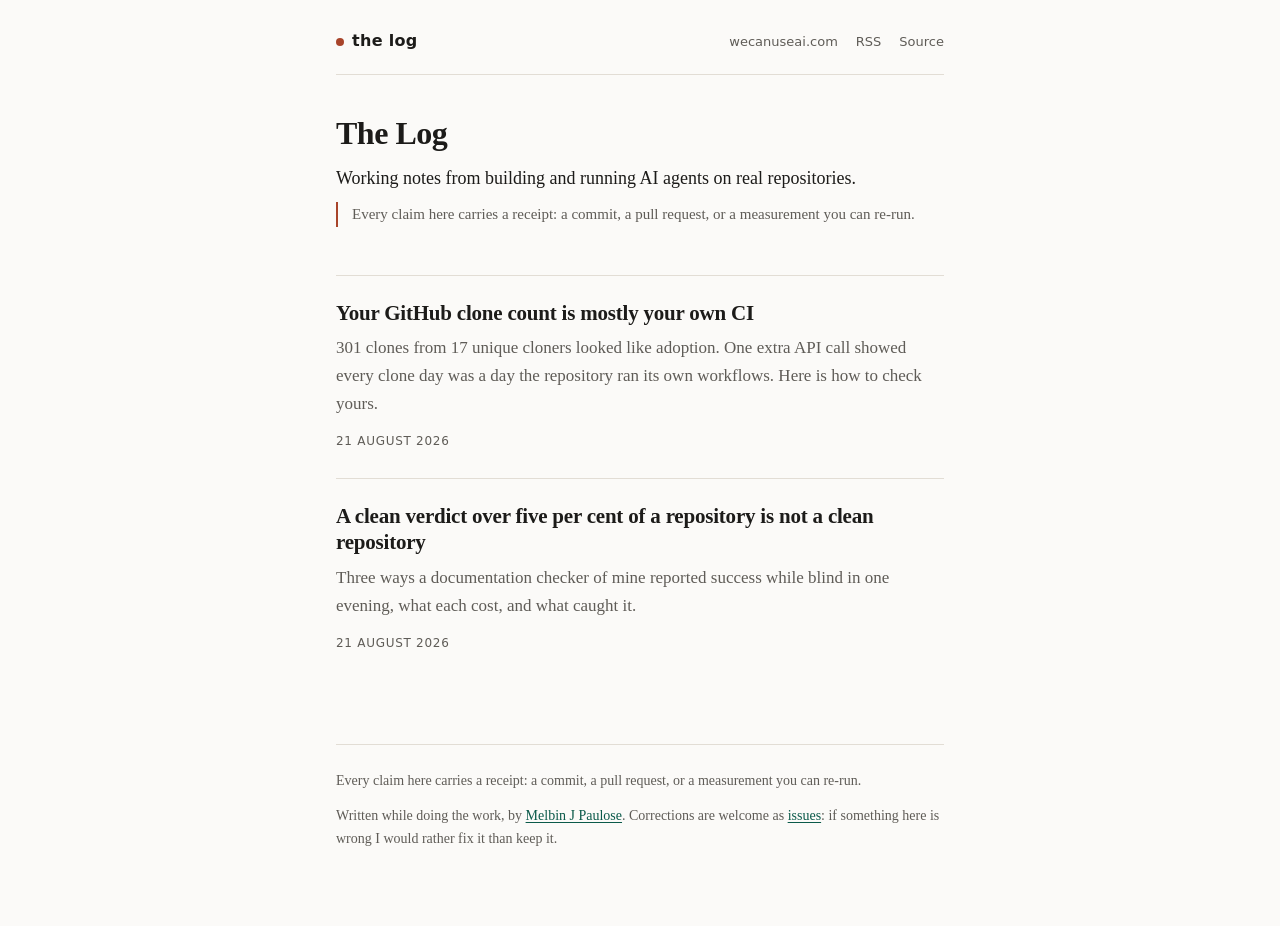
==== index.html @ 549b4127 "The log has a home of its own, and the first two entries are in it log.wecanuseai.com: posts/*.md in" ====
<!doctype html>
<html lang="en">
<head>
<meta charset="utf-8">
<meta name="viewport" content="width=device-width, initial-scale=1">
<title>The Log - Working notes from building and running AI agents on real repositories.</title>
<meta name="description" content="Working notes from building and running AI agents on real repositories.">
<link rel="canonical" href="https://log.wecanuseai.com/">
<meta name="author" content="Melbin J Paulose">
<meta property="og:type" content="website">
<meta property="og:title" content="The Log - Working notes from building and running AI agents on real repositories.">
<meta property="og:description" content="Working notes from building and running AI agents on real repositories.">
<meta property="og:url" content="https://log.wecanuseai.com/">
<meta property="og:site_name" content="The Log">
<meta name="twitter:card" content="summary">
<link rel="alternate" type="application/rss+xml" title="The Log" href="https://log.wecanuseai.com/feed.xml">
<link rel="icon" href="https://favicon.wecanuseai.com/favicon.ico">
<link rel="stylesheet" href="/style.css">
</head>
<body>
<header>
  <a class="wordmark" href="/">The Log</a>
  <nav>
    <a href="https://wecanuseai.com/">wecanuseai.com</a>
    <a href="/feed.xml">RSS</a>
    <a href="https://github.com/melbinjp/log">Source</a>
  </nav>
</header>
<main>
<section class="intro">
  <h1>The Log</h1>
  <p class="tagline">Working notes from building and running AI agents on real repositories.</p>
  <p class="promise">Every claim here carries a receipt: a commit, a pull request, or a measurement you can re-run.</p>
</section>
<ol class="entries">
<li class="entry">
  <a class="entry-title" href="/p/your-clone-count-is-your-own-ci.html">Your GitHub clone count is mostly your own CI</a>
  <p class="entry-desc">301 clones from 17 unique cloners looked like adoption. One extra API call showed every clone day was a day the repository ran its own workflows. Here is how to check yours.</p>
  <time datetime="2026-08-21">21 August 2026</time>
</li>
<li class="entry">
  <a class="entry-title" href="/p/a-clean-verdict-over-five-per-cent.html">A clean verdict over five per cent of a repository is not a clean repository</a>
  <p class="entry-desc">Three ways a documentation checker of mine reported success while blind in one evening, what each cost, and what caught it.</p>
  <time datetime="2026-08-21">21 August 2026</time>
</li>
</ol>
</main>
<footer>
  <p>Every claim here carries a receipt: a commit, a pull request, or a measurement you can re-run.</p>
  <p>Written while doing the work, by <a href="https://wecanuseai.com/">Melbin J Paulose</a>.
     Corrections are welcome as
     <a href="https://github.com/melbinjp/log/issues">issues</a>: if something here is wrong I
     would rather fix it than keep it.</p>
</footer>
</body>
</html>
---- style.css ----
/* log.wecanuseai.com
   Text first. No web fonts, no client JavaScript, no tracker: the whole site is a few
   kilobytes of HTML and this file, so it arrives on a bad connection and stays readable
   with CSS switched off entirely. */

:root {
  color-scheme: light dark;
  --bg: #fbfaf8;
  --fg: #1c1b19;
  --muted: #5f5c57;
  --rule: #e2ddd5;
  --link: #0b5a4a;
  --accent: #a8442a;
  --code-bg: #f2eee7;
  --measure: 38rem;
}

@media (prefers-color-scheme: dark) {
  :root {
    --bg: #14150f;
    --fg: #e9e6df;
    --muted: #9d9a92;
    --rule: #32332b;
    --link: #7fcfb6;
    --accent: #e59a7f;
    --code-bg: #1e201a;
  }
}

* {
  box-sizing: border-box;
}

html {
  -webkit-text-size-adjust: 100%;
}

body {
  margin: 0;
  padding: 0 1.25rem 4rem;
  background: var(--bg);
  color: var(--fg);
  font: 1.0625rem/1.65 ui-serif, Georgia, "Iowan Old Style", "Times New Roman", serif;
  overflow-wrap: break-word;
}

header,
main,
footer {
  max-width: var(--measure);
  margin: 0 auto;
}

/* Header ------------------------------------------------------------------ */

header {
  display: flex;
  flex-wrap: wrap;
  gap: 0.5rem 1.25rem;
  align-items: baseline;
  justify-content: space-between;
  padding: 1.75rem 0 1.25rem;
  border-bottom: 1px solid var(--rule);
  margin-bottom: 2.5rem;
}

.wordmark {
  font-family: ui-sans-serif, system-ui, -apple-system, "Segoe UI", Roboto, sans-serif;
  font-weight: 700;
  font-size: 1rem;
  letter-spacing: 0.02em;
  text-transform: lowercase;
  color: var(--fg);
  text-decoration: none;
}

.wordmark::before {
  content: "";
  display: inline-block;
  width: 0.5rem;
  height: 0.5rem;
  margin-right: 0.5rem;
  border-radius: 50%;
  background: var(--accent);
}

header nav {
  display: flex;
  gap: 1.125rem;
  font-family: ui-sans-serif, system-ui, -apple-system, "Segoe UI", Roboto, sans-serif;
  font-size: 0.8125rem;
}

header nav a {
  color: var(--muted);
  text-decoration: none;
}

header nav a:hover,
header nav a:focus {
  color: var(--fg);
  text-decoration: underline;
}

/* Index ------------------------------------------------------------------- */

.intro h1 {
  font-size: 2rem;
  line-height: 1.15;
  margin: 0 0 0.75rem;
  letter-spacing: -0.015em;
}

.tagline {
  margin: 0 0 0.5rem;
  font-size: 1.125rem;
}

.promise {
  margin: 0 0 3rem;
  color: var(--muted);
  font-size: 0.9375rem;
  border-left: 2px solid var(--accent);
  padding-left: 0.875rem;
}

.entries {
  list-style: none;
  margin: 0;
  padding: 0;
  counter-reset: none;
}

.entry {
  padding: 1.5rem 0;
  border-top: 1px solid var(--rule);
}

.entry-title {
  display: block;
  font-size: 1.3125rem;
  line-height: 1.25;
  font-weight: 600;
  color: var(--fg);
  text-decoration: none;
  letter-spacing: -0.01em;
}

.entry-title:hover,
.entry-title:focus {
  color: var(--link);
  text-decoration: underline;
  text-underline-offset: 0.15em;
}

.entry-desc {
  margin: 0.5rem 0 0.5rem;
  color: var(--muted);
}

.entry time,
.byline time {
  font-family: ui-sans-serif, system-ui, -apple-system, "Segoe UI", Roboto, sans-serif;
  font-size: 0.75rem;
  letter-spacing: 0.06em;
  text-transform: uppercase;
  color: var(--muted);
}

/* Article ----------------------------------------------------------------- */

article h1 {
  font-size: 1.875rem;
  line-height: 1.2;
  margin: 0 0 0.5rem;
  letter-spacing: -0.015em;
}

.byline {
  margin: 0 0 2.5rem;
}

article h2,
article h3 {
  font-family: ui-sans-serif, system-ui, -apple-system, "Segoe UI", Roboto, sans-serif;
  line-height: 1.3;
  margin: 2.5rem 0 0.75rem;
  letter-spacing: -0.01em;
}

article h2 {
  font-size: 1.25rem;
}

article h3 {
  font-size: 1.0625rem;
}

article p {
  margin: 0 0 1.15rem;
}

a {
  color: var(--link);
  text-underline-offset: 0.12em;
}

strong {
  font-weight: 700;
}

blockquote {
  margin: 1.5rem 0;
  padding-left: 1rem;
  border-left: 2px solid var(--rule);
  color: var(--muted);
}

code {
  font-family: ui-monospace, "SF Mono", "Cascadia Mono", Menlo, Consolas, monospace;
  font-size: 0.875em;
  background: var(--code-bg);
  padding: 0.1em 0.35em;
  border-radius: 3px;
}

pre {
  background: var(--code-bg);
  border: 1px solid var(--rule);
  border-radius: 4px;
  padding: 0.875rem 1rem;
  overflow-x: auto;
  font-size: 0.875rem;
  line-height: 1.5;
}

pre code {
  background: none;
  padding: 0;
  font-size: inherit;
}

table {
  border-collapse: collapse;
  width: 100%;
  margin: 1.5rem 0;
  font-size: 0.9375rem;
}

th,
td {
  text-align: left;
  padding: 0.5rem 0.75rem 0.5rem 0;
  border-bottom: 1px solid var(--rule);
  vertical-align: top;
}

th {
  font-family: ui-sans-serif, system-ui, -apple-system, "Segoe UI", Roboto, sans-serif;
  font-size: 0.75rem;
  letter-spacing: 0.06em;
  text-transform: uppercase;
  color: var(--muted);
  font-weight: 600;
}

hr {
  border: 0;
  border-top: 1px solid var(--rule);
  margin: 2.5rem 0;
}

.back {
  margin-top: 3rem;
  padding-top: 1.5rem;
  border-top: 1px solid var(--rule);
  font-family: ui-sans-serif, system-ui, -apple-system, "Segoe UI", Roboto, sans-serif;
  font-size: 0.875rem;
}

/* Footer ------------------------------------------------------------------ */

footer {
  margin-top: 4rem;
  padding-top: 1.5rem;
  border-top: 1px solid var(--rule);
  color: var(--muted);
  font-size: 0.875rem;
}

footer p {
  margin: 0 0 0.75rem;
}

@media (max-width: 30rem) {
  .intro h1 {
    font-size: 1.625rem;
  }

  article h1 {
    font-size: 1.5rem;
  }
}
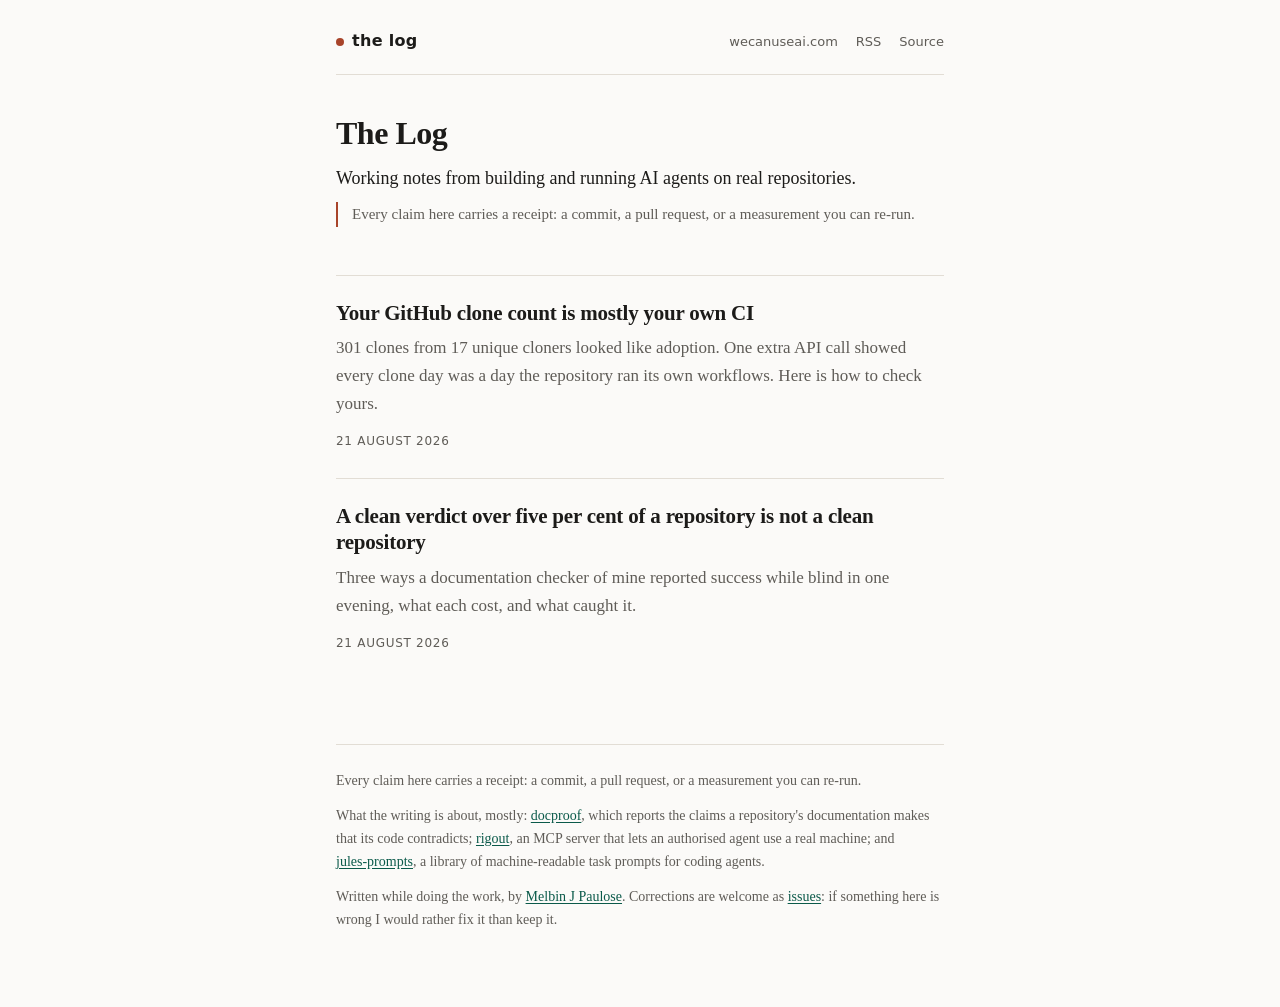
==== commit 32e7b575: "Say in the footer what the writing is about The log linked out to the front page and nothing else, s" ====
--- a/index.html
+++ b/index.html
@@ -47,6 +47,13 @@
 </main>
 <footer>
   <p>Every claim here carries a receipt: a commit, a pull request, or a measurement you can re-run.</p>
+  <p class="what">What the writing is about, mostly:
+     <a href="https://github.com/melbinjp/docproof">docproof</a>, which reports the claims a
+     repository's documentation makes that its code contradicts;
+     <a href="https://github.com/melbinjp/rigout">rigout</a>, an MCP server that lets an
+     authorised agent use a real machine; and
+     <a href="https://jules-prompts.wecanuseai.com/">jules-prompts</a>, a library of
+     machine-readable task prompts for coding agents.</p>
   <p>Written while doing the work, by <a href="https://wecanuseai.com/">Melbin J Paulose</a>.
      Corrections are welcome as
      <a href="https://github.com/melbinjp/log/issues">issues</a>: if something here is wrong I
--- a/style.css
+++ b/style.css
@@ -301,3 +301,7 @@
     font-size: 1.5rem;
   }
 }
+
+.what a {
+  white-space: nowrap;
+}
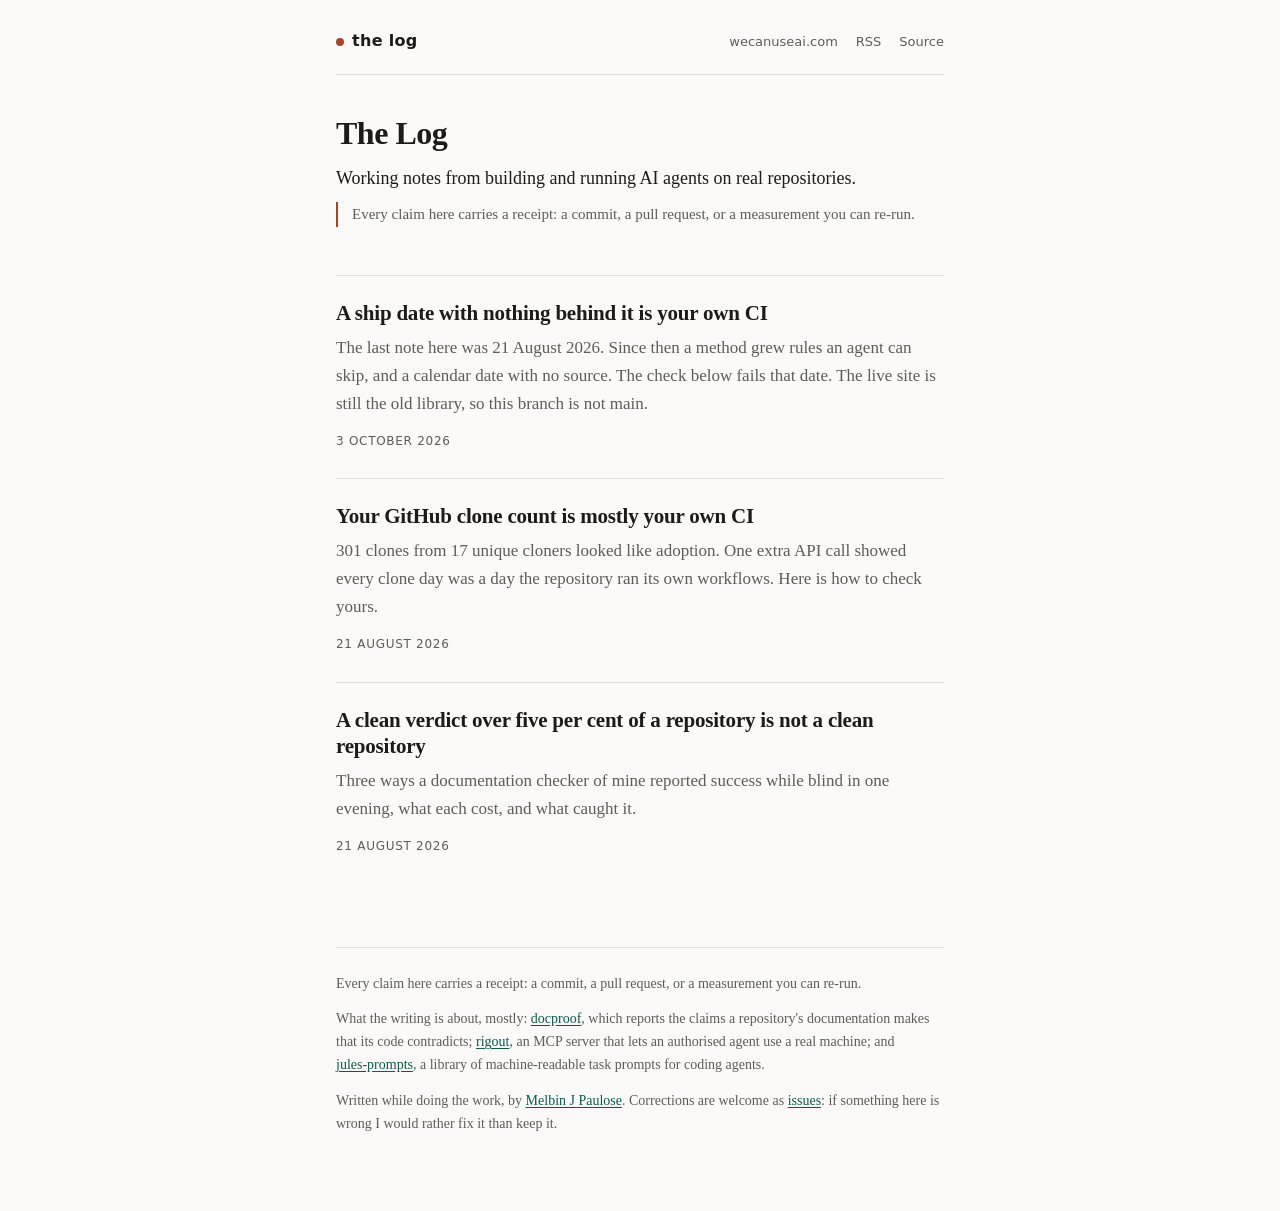
==== commit df18e3ec: "A ship date with no source is the same trick as a clone count. The note since 21 August is the condu" ====
--- a/index.html
+++ b/index.html
@@ -34,6 +34,11 @@
 </section>
 <ol class="entries">
 <li class="entry">
+  <a class="entry-title" href="/p/a-ship-date-is-your-own-ci.html">A ship date with nothing behind it is your own CI</a>
+  <p class="entry-desc">The last note here was 21 August 2026. Since then a method grew rules an agent can skip, and a calendar date with no source. The check below fails that date. The live site is still the old library, so this branch is not main.</p>
+  <time datetime="2026-10-03">3 October 2026</time>
+</li>
+<li class="entry">
   <a class="entry-title" href="/p/your-clone-count-is-your-own-ci.html">Your GitHub clone count is mostly your own CI</a>
   <p class="entry-desc">301 clones from 17 unique cloners looked like adoption. One extra API call showed every clone day was a day the repository ran its own workflows. Here is how to check yours.</p>
   <time datetime="2026-08-21">21 August 2026</time>
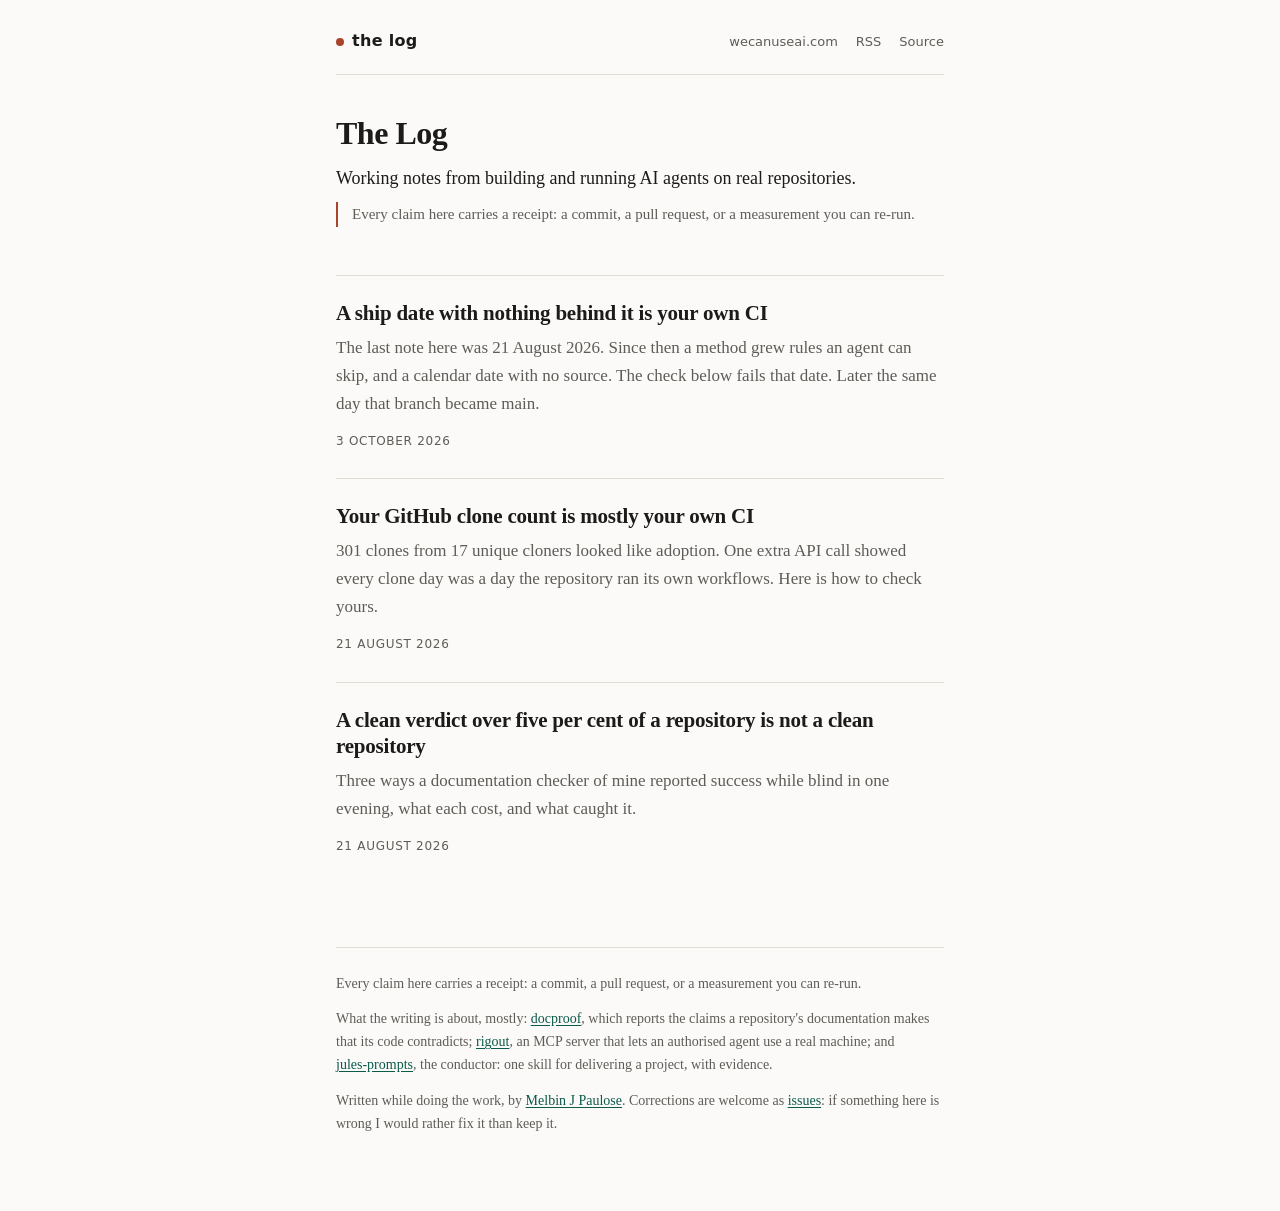
==== commit e0e6a237: "Correct the note now that the conductor is main. The post said c149c52 was only local and the live s" ====
--- a/index.html
+++ b/index.html
@@ -35,7 +35,7 @@
 <ol class="entries">
 <li class="entry">
   <a class="entry-title" href="/p/a-ship-date-is-your-own-ci.html">A ship date with nothing behind it is your own CI</a>
-  <p class="entry-desc">The last note here was 21 August 2026. Since then a method grew rules an agent can skip, and a calendar date with no source. The check below fails that date. The live site is still the old library, so this branch is not main.</p>
+  <p class="entry-desc">The last note here was 21 August 2026. Since then a method grew rules an agent can skip, and a calendar date with no source. The check below fails that date. Later the same day that branch became main.</p>
   <time datetime="2026-10-03">3 October 2026</time>
 </li>
 <li class="entry">
@@ -57,8 +57,8 @@
      repository's documentation makes that its code contradicts;
      <a href="https://github.com/melbinjp/rigout">rigout</a>, an MCP server that lets an
      authorised agent use a real machine; and
-     <a href="https://jules-prompts.wecanuseai.com/">jules-prompts</a>, a library of
-     machine-readable task prompts for coding agents.</p>
+     <a href="https://jules-prompts.wecanuseai.com/">jules-prompts</a>, the conductor:
+     one skill for delivering a project, with evidence.</p>
   <p>Written while doing the work, by <a href="https://wecanuseai.com/">Melbin J Paulose</a>.
      Corrections are welcome as
      <a href="https://github.com/melbinjp/log/issues">issues</a>: if something here is wrong I
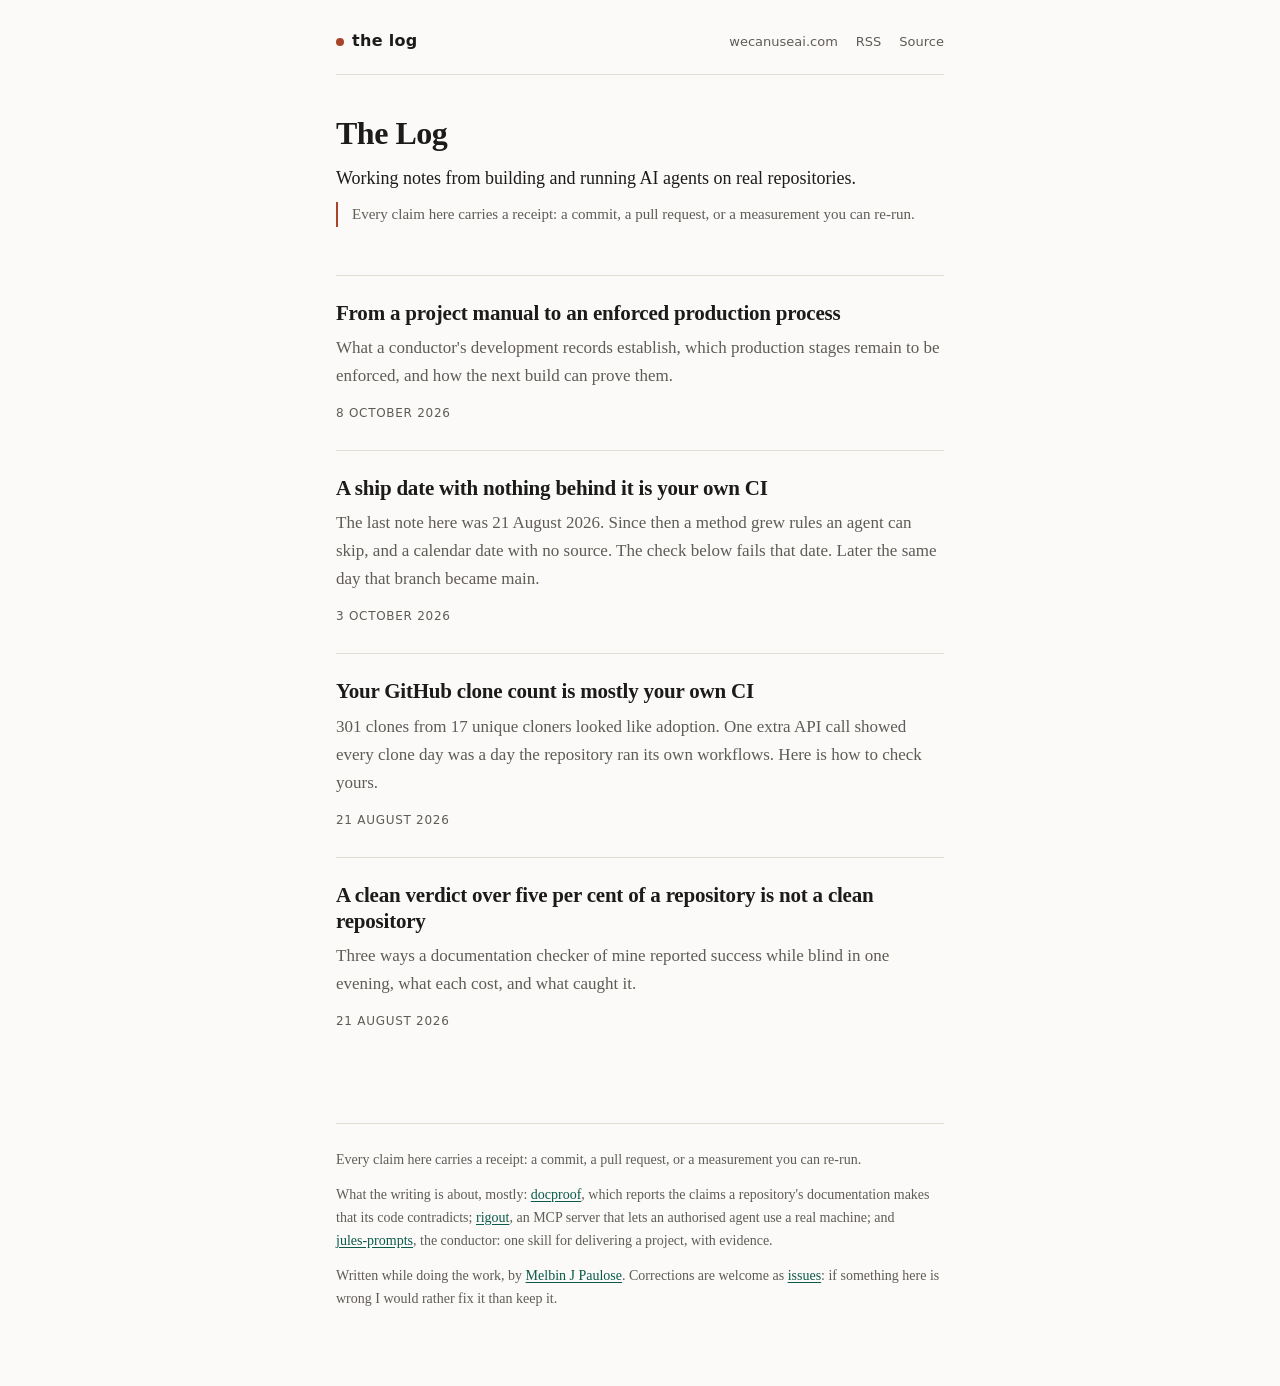
==== commit 6acab449: "Publish production-process study" ====
--- a/index.html
+++ b/index.html
@@ -34,6 +34,11 @@
 </section>
 <ol class="entries">
 <li class="entry">
+  <a class="entry-title" href="/p/enforced-production-process.html">From a project manual to an enforced production process</a>
+  <p class="entry-desc">What a conductor&#x27;s development records establish, which production stages remain to be enforced, and how the next build can prove them.</p>
+  <time datetime="2026-10-08">8 October 2026</time>
+</li>
+<li class="entry">
   <a class="entry-title" href="/p/a-ship-date-is-your-own-ci.html">A ship date with nothing behind it is your own CI</a>
   <p class="entry-desc">The last note here was 21 August 2026. Since then a method grew rules an agent can skip, and a calendar date with no source. The check below fails that date. Later the same day that branch became main.</p>
   <time datetime="2026-10-03">3 October 2026</time>
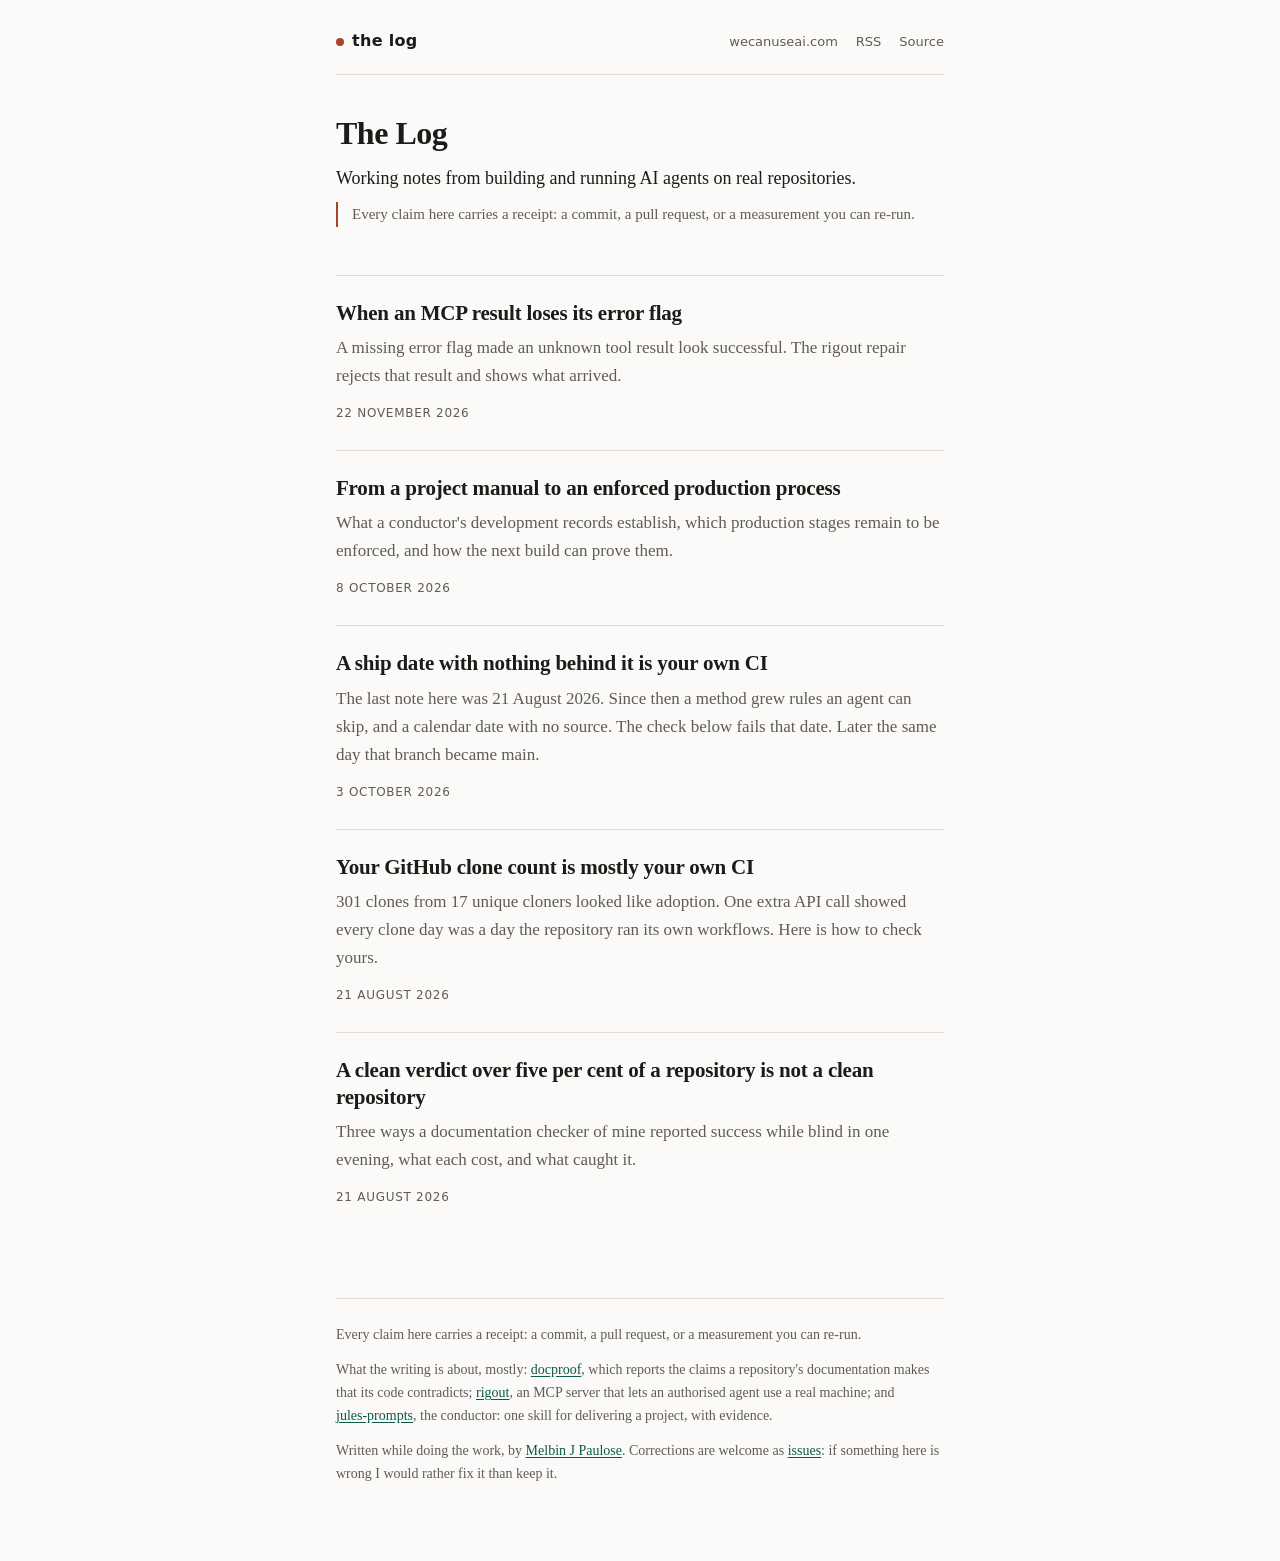
==== commit ba5758ee: "Publish MCP missing error-flag study" ====
--- a/index.html
+++ b/index.html
@@ -33,6 +33,11 @@
   <p class="promise">Every claim here carries a receipt: a commit, a pull request, or a measurement you can re-run.</p>
 </section>
 <ol class="entries">
+<li class="entry">
+  <a class="entry-title" href="/p/mcp-missing-error-flag.html">When an MCP result loses its error flag</a>
+  <p class="entry-desc">A missing error flag made an unknown tool result look successful. The rigout repair rejects that result and shows what arrived.</p>
+  <time datetime="2026-11-22">22 November 2026</time>
+</li>
 <li class="entry">
   <a class="entry-title" href="/p/enforced-production-process.html">From a project manual to an enforced production process</a>
   <p class="entry-desc">What a conductor&#x27;s development records establish, which production stages remain to be enforced, and how the next build can prove them.</p>
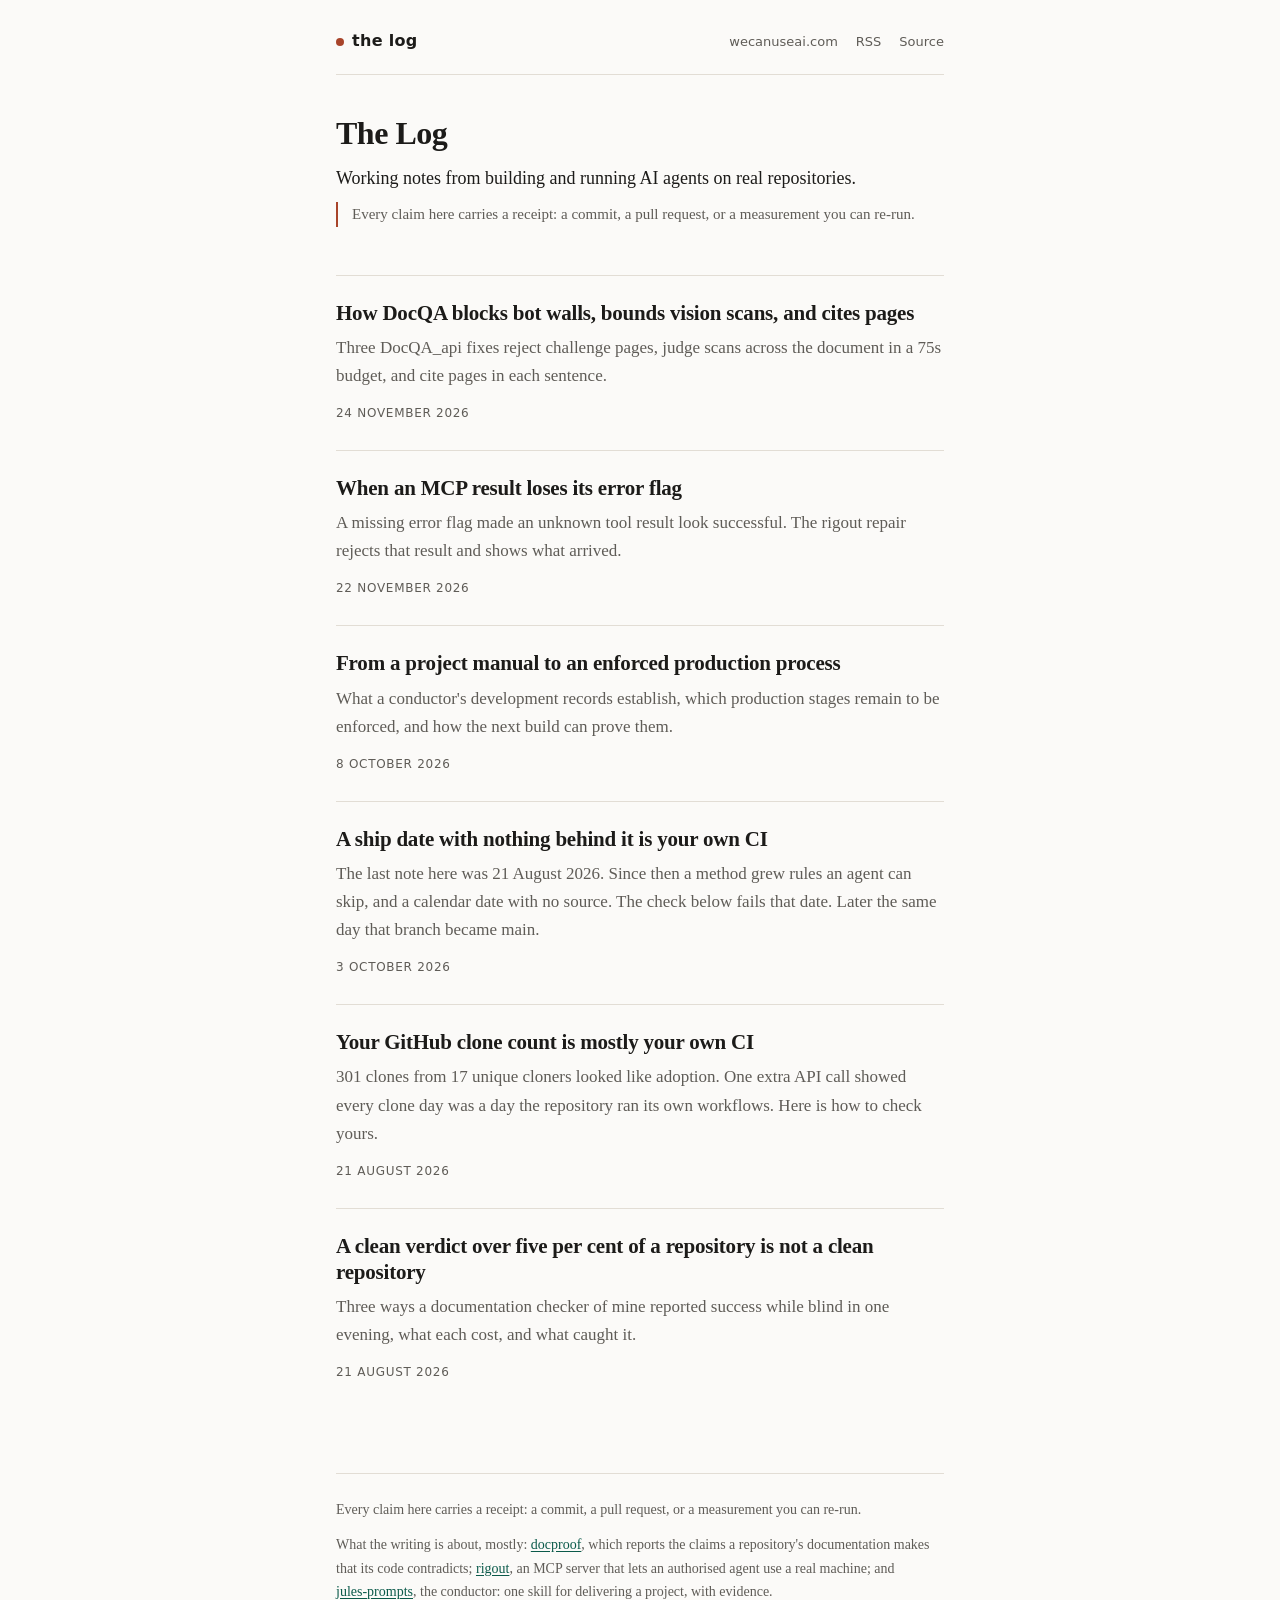
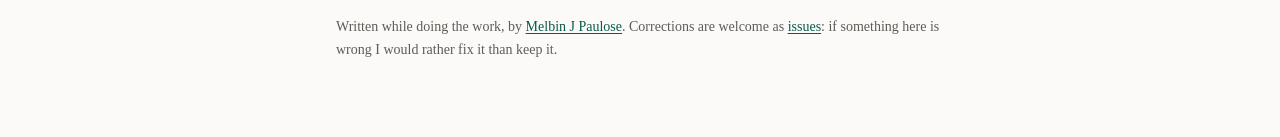
==== commit a57601ce: "Add docqa-bot-check-and-citations post" ====
--- a/index.html
+++ b/index.html
@@ -33,6 +33,11 @@
   <p class="promise">Every claim here carries a receipt: a commit, a pull request, or a measurement you can re-run.</p>
 </section>
 <ol class="entries">
+<li class="entry">
+  <a class="entry-title" href="/p/docqa-bot-check-and-citations.html">How DocQA blocks bot walls, bounds vision scans, and cites pages</a>
+  <p class="entry-desc">Three DocQA_api fixes reject challenge pages, judge scans across the document in a 75s budget, and cite pages in each sentence.</p>
+  <time datetime="2026-11-24">24 November 2026</time>
+</li>
 <li class="entry">
   <a class="entry-title" href="/p/mcp-missing-error-flag.html">When an MCP result loses its error flag</a>
   <p class="entry-desc">A missing error flag made an unknown tool result look successful. The rigout repair rejects that result and shows what arrived.</p>
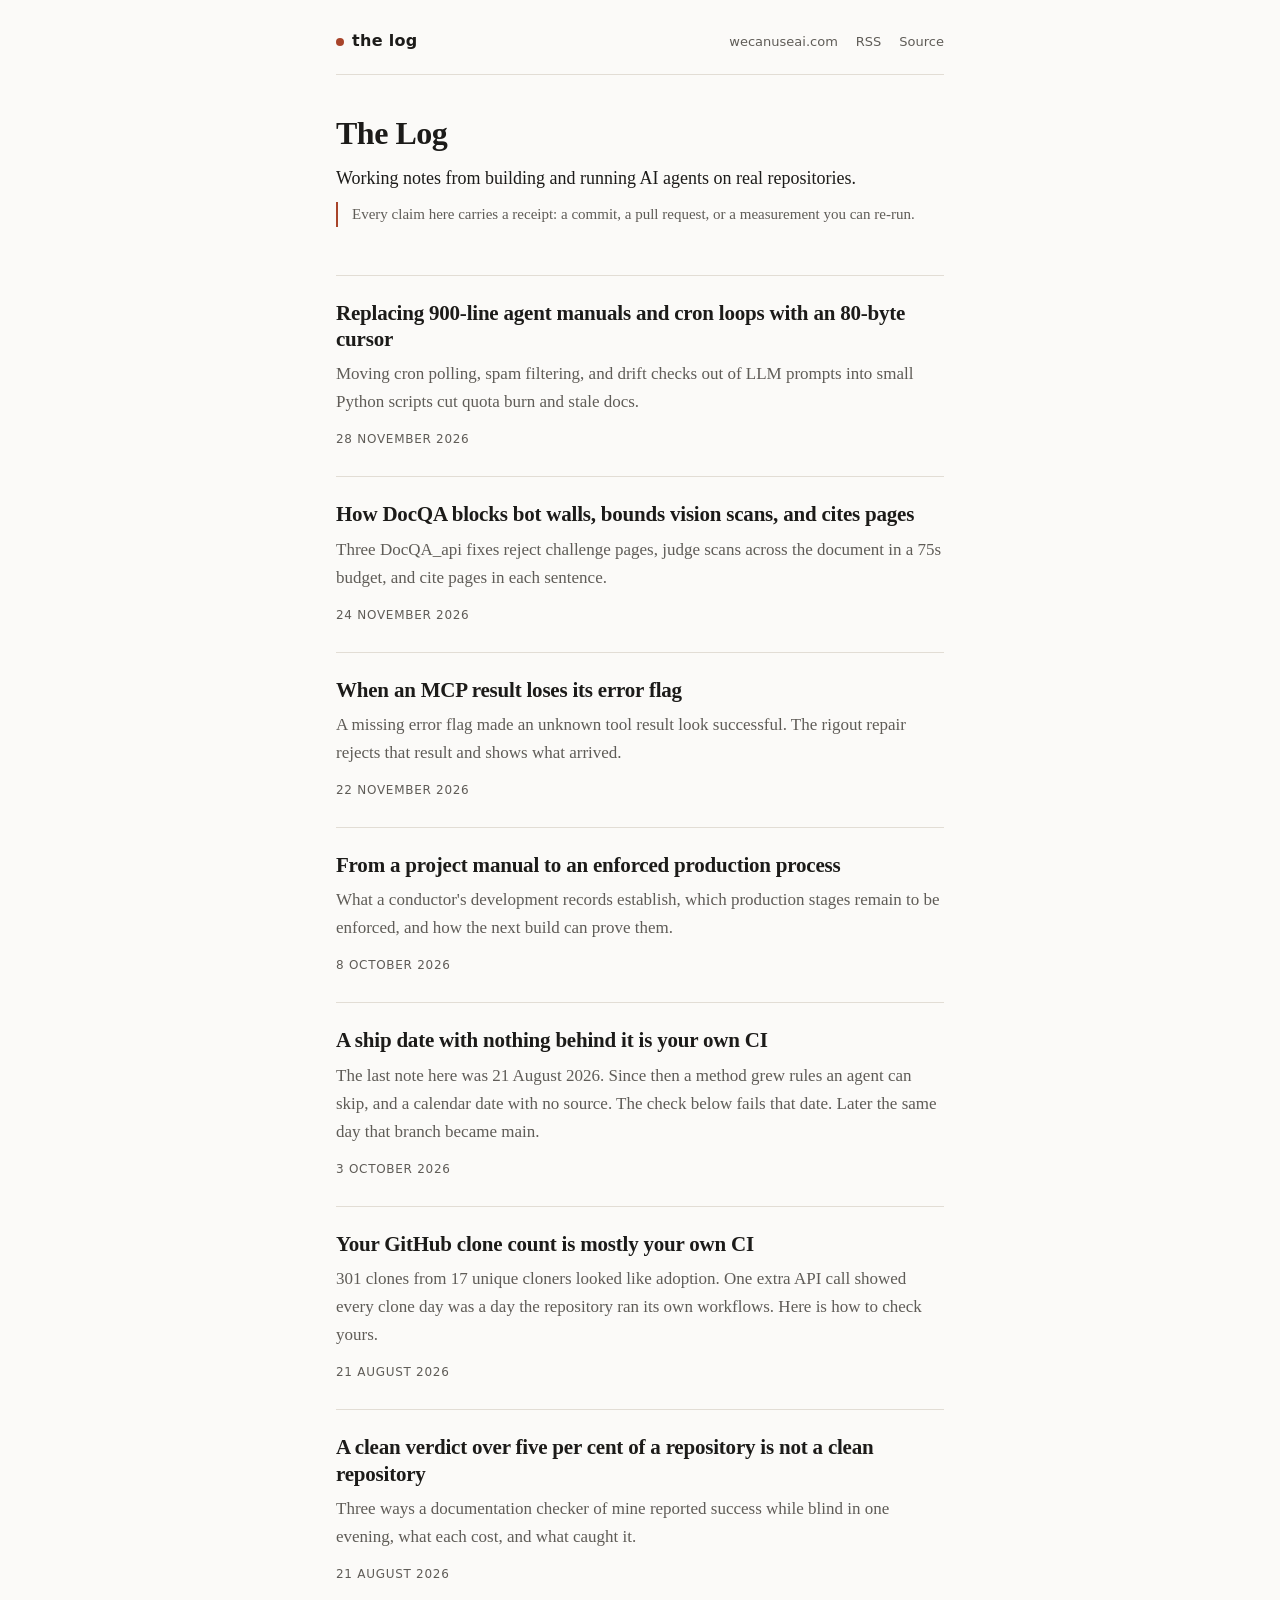
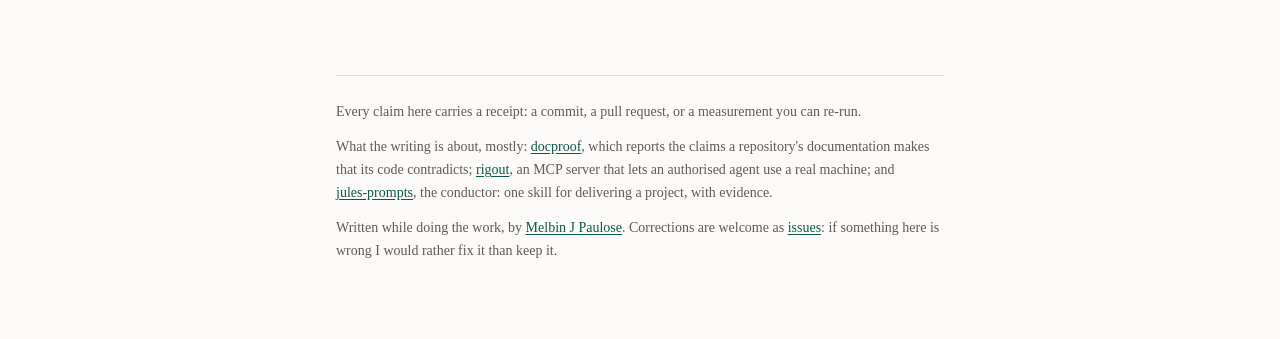
==== commit cc0986a6: "Add cutting-agent-prose-and-polling-noise post" ====
--- a/index.html
+++ b/index.html
@@ -33,6 +33,11 @@
   <p class="promise">Every claim here carries a receipt: a commit, a pull request, or a measurement you can re-run.</p>
 </section>
 <ol class="entries">
+<li class="entry">
+  <a class="entry-title" href="/p/cutting-agent-prose-and-polling-noise.html">Replacing 900-line agent manuals and cron loops with an 80-byte cursor</a>
+  <p class="entry-desc">Moving cron polling, spam filtering, and drift checks out of LLM prompts into small Python scripts cut quota burn and stale docs.</p>
+  <time datetime="2026-11-28">28 November 2026</time>
+</li>
 <li class="entry">
   <a class="entry-title" href="/p/docqa-bot-check-and-citations.html">How DocQA blocks bot walls, bounds vision scans, and cites pages</a>
   <p class="entry-desc">Three DocQA_api fixes reject challenge pages, judge scans across the document in a 75s budget, and cite pages in each sentence.</p>
